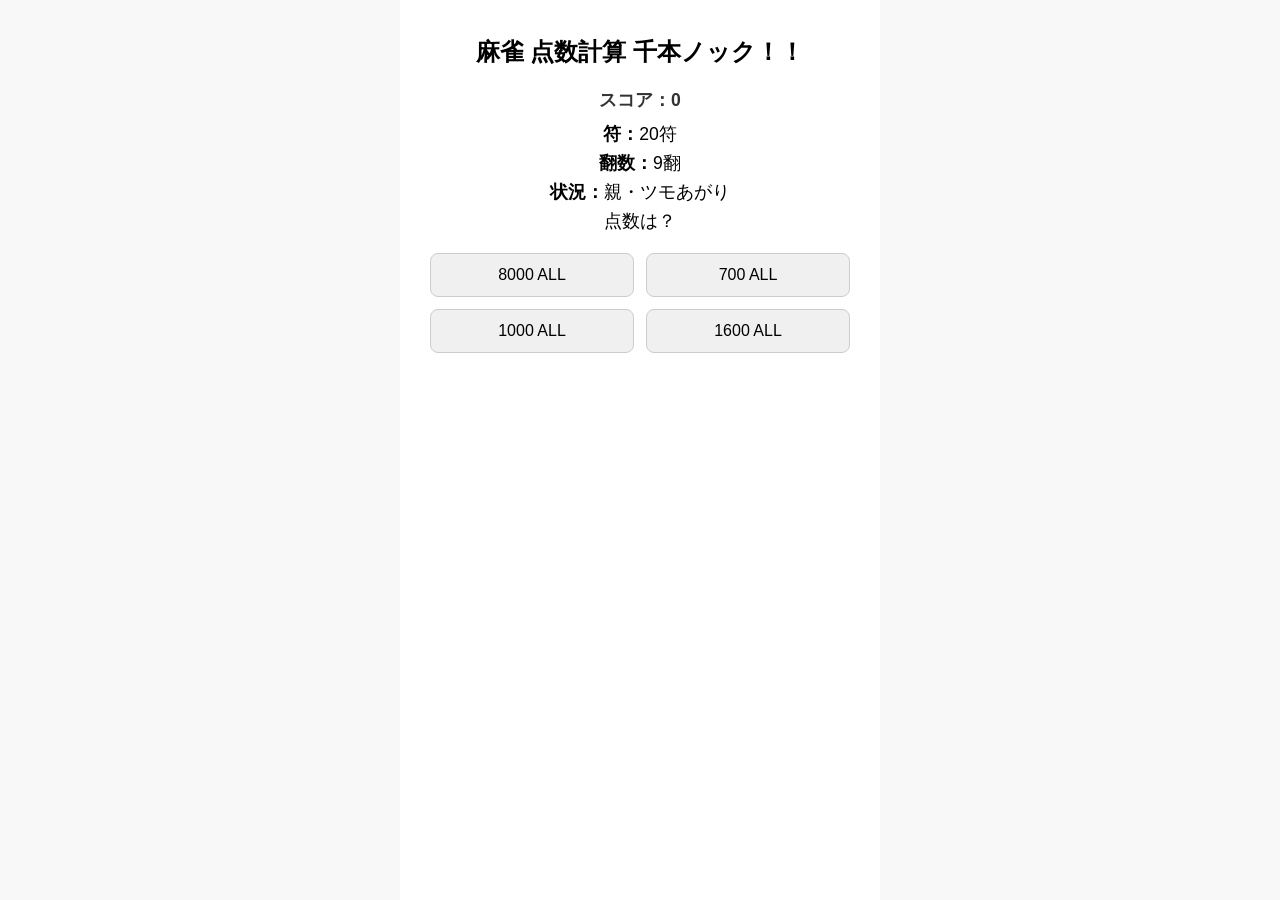
==== index.html @ 28f1de69 "Add files via upload" ====
<!DOCTYPE html>
<html lang="ja">
<head>
  <meta charset="UTF-8" />
  <meta name="viewport" content="width=device-width, initial-scale=1.0"/>
  <title>麻雀 点数クイズ</title>
  <link rel="stylesheet" href="css/style.css" />
</head>
<body>
    <div class="container">
        <h1>麻雀 点数計算 千本ノック！！</h1>
        <div id="score">スコア：0</div>
        <div id="question"></div>
        <div id="choices"></div>
        <div id="result"></div>
        <button id="nextButton" style="display: none;">次の問題</button>
      </div>      
  <script src="js/script.js"></script>
</body>
</html>
---- css/style.css ----
body {
    font-family: sans-serif;
    background-color: #f8f8f8;
    text-align: center;
    margin: 0;
    padding: 0;
  }
  
  .container {
    max-width: 480px;
    margin: auto;
    padding: 20px;
    background-color: white;
    min-height: 100vh;
    box-sizing: border-box;
  }
  
  h1 {
    font-size: 1.5em;
    margin-bottom: 20px;
  }
  
  #question p {
    margin: 5px 0;
    font-size: 1.1em;
  }
  
  #choices {
    display: grid;
    grid-template-columns: repeat(2, 1fr); /* 2列グリッド */
    gap: 12px;
    margin-top: 20px;
    padding: 0 10px;
  }
  
  #choices button {
    padding: 12px;
    font-size: 1em;
    width: 100%;
    white-space: nowrap;
    box-sizing: border-box;
    border-radius: 8px;
    border: 1px solid #ccc;
    background-color: #f0f0f0;
    transition: background-color 0.2s;
  }
  
  #choices button:hover {
    background-color: #ddd;
  }
  
  #result {
    margin-top: 20px;
    font-size: 1.2em;
    font-weight: bold;
  }
  
  #nextButton {
    margin-top: 20px;
    padding: 10px 20px;
    font-size: 1em;
    border-radius: 6px;
    border: none;
    background-color: #4caf50;
    color: white;
    cursor: pointer;
  }
  
  #score {
    font-size: 1.1em;
    font-weight: bold;
    margin-bottom: 10px;
    color: #333;
  }
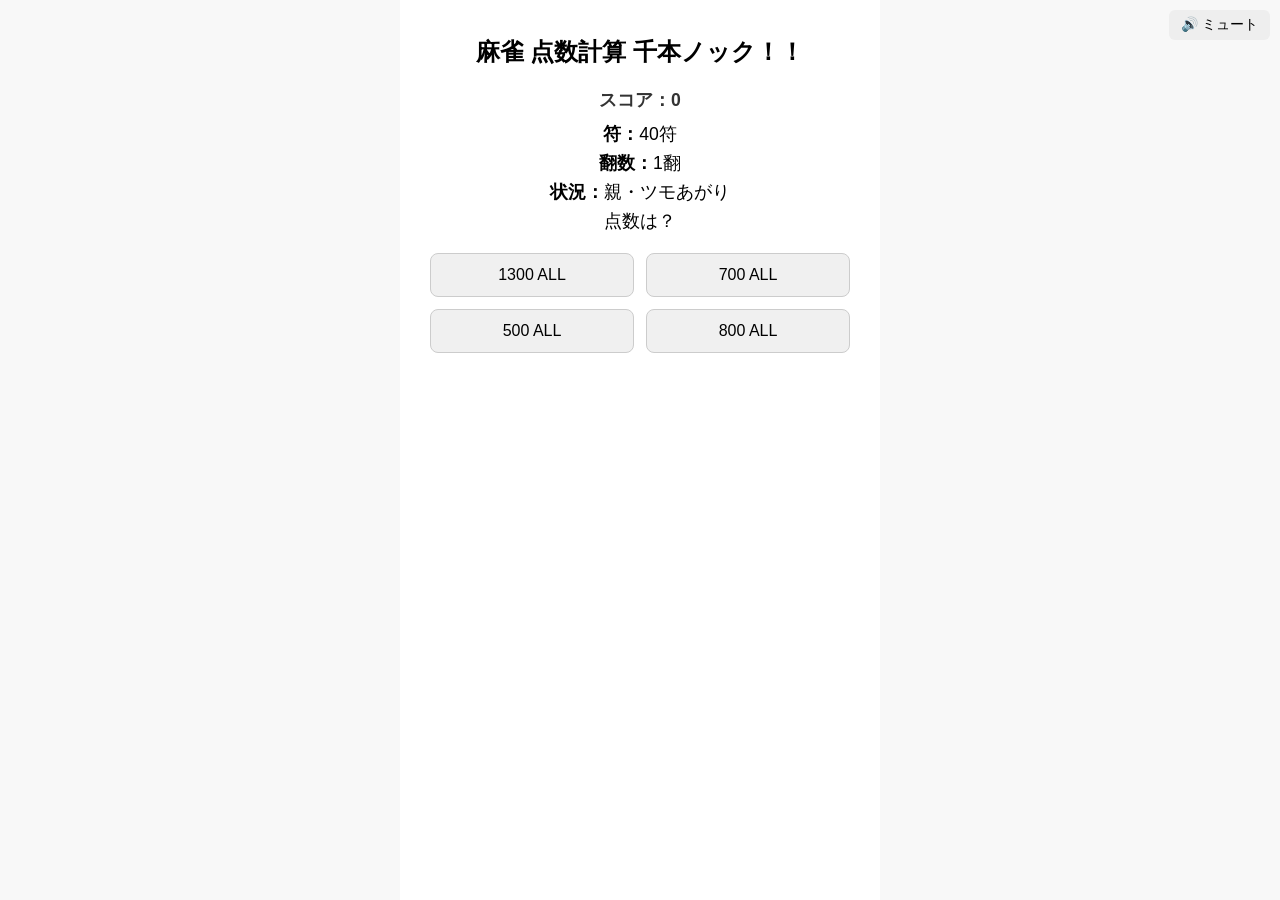
==== commit 85e4bcce: "Add files via upload" ====
--- a/index.html
+++ b/index.html
@@ -14,7 +14,8 @@
         <div id="choices"></div>
         <div id="result"></div>
         <button id="nextButton" style="display: none;">次の問題</button>
-      </div>      
+        <button id="muteToggle">🔊 ミュート</button>
+    </div>      
   <script src="js/script.js"></script>
 </body>
 </html>
--- a/css/style.css
+++ b/css/style.css
@@ -71,4 +71,21 @@
     font-weight: bold;
     margin-bottom: 10px;
     color: #333;
+  }
+
+  #muteToggle {
+    position: fixed;
+    top: 10px;
+    right: 10px;
+    z-index: 1000;
+    padding: 6px 12px;
+    font-size: 14px;
+    border-radius: 6px;
+    border: none;
+    background-color: #eee;
+    cursor: pointer;
+  }
+  
+  #muteToggle:hover {
+    background-color: #ddd;
   }
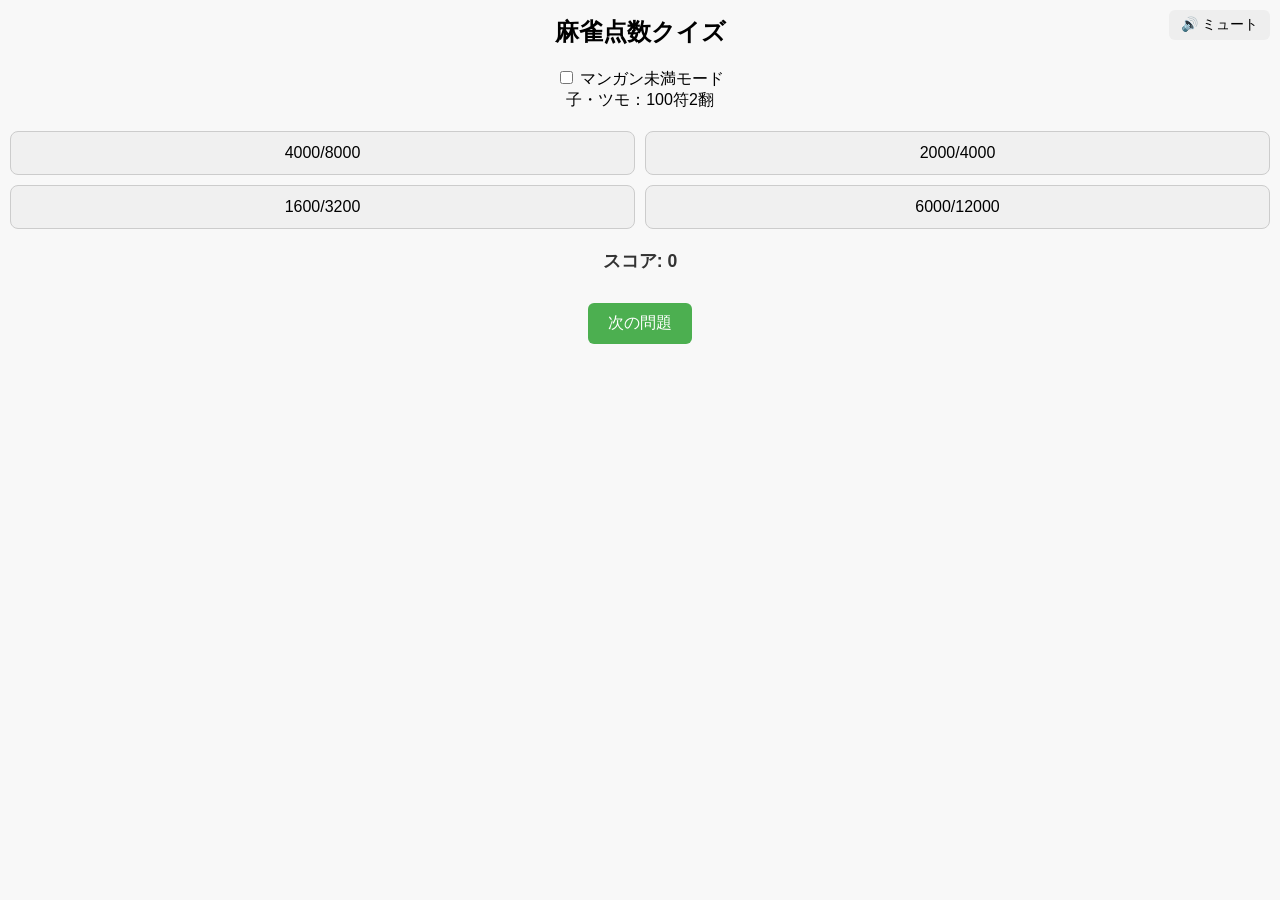
==== commit 9bc1ad80: "Add files via upload" ====
--- a/index.html
+++ b/index.html
@@ -1,21 +1,20 @@
 <!DOCTYPE html>
 <html lang="ja">
 <head>
-  <meta charset="UTF-8" />
-  <meta name="viewport" content="width=device-width, initial-scale=1.0"/>
-  <title>麻雀 点数クイズ</title>
-  <link rel="stylesheet" href="css/style.css" />
+  <meta charset="UTF-8">
+  <title>麻雀点数クイズ（マンガン未満モード対応）</title>
+  <link rel="stylesheet" href="css/style.css">
 </head>
 <body>
-    <div class="container">
-        <h1>麻雀 点数計算 千本ノック！！</h1>
-        <div id="score">スコア：0</div>
-        <div id="question"></div>
-        <div id="choices"></div>
-        <div id="result"></div>
-        <button id="nextButton" style="display: none;">次の問題</button>
-        <button id="muteToggle">🔊 ミュート</button>
-    </div>      
+  <h1>麻雀点数クイズ</h1>
+  <label><input type="checkbox" id="nonManganMode"> マンガン未満モード</label>
+  <div id="question"></div>
+  <div id="choices" style="display: grid; grid-template-columns: repeat(2, 1fr); gap: 10px;"></div>
+  <div id="result"></div>
+  <div id="score">スコア: 0</div>
+  <button id="nextButton">次の問題</button>
+  <button id="muteToggle" style="position: fixed; top: 10px; right: 10px; z-index: 1000;">🔊 ミュート</button>
+
   <script src="js/script.js"></script>
 </body>
 </html>
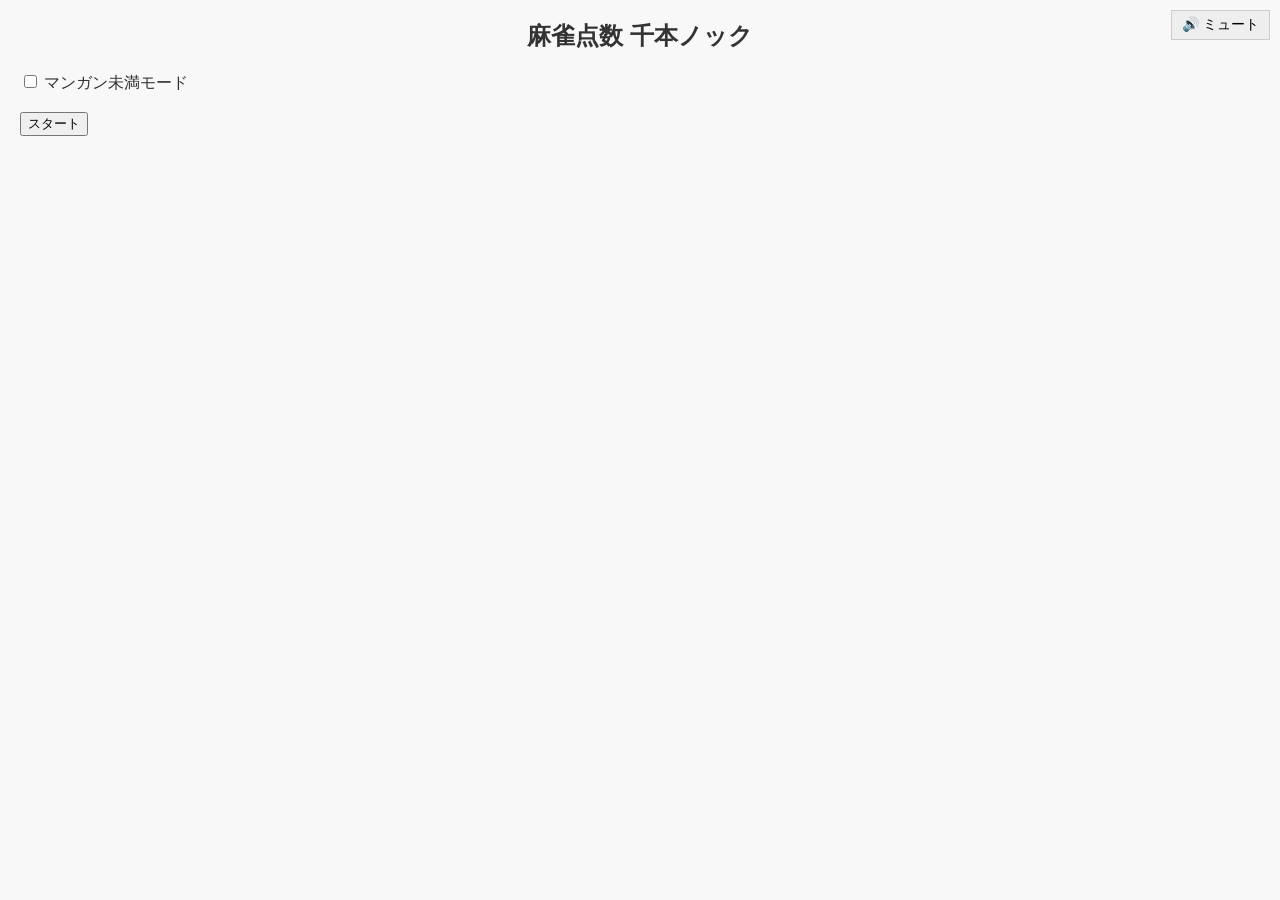
==== commit 97ec1ace: "Add files via upload" ====
--- a/index.html
+++ b/index.html
@@ -2,19 +2,32 @@
 <html lang="ja">
 <head>
   <meta charset="UTF-8">
-  <title>麻雀点数クイズ（マンガン未満モード対応）</title>
+  <title>麻雀点数 千本ノック</title>
   <link rel="stylesheet" href="css/style.css">
 </head>
 <body>
-  <h1>麻雀点数クイズ</h1>
-  <label><input type="checkbox" id="nonManganMode"> マンガン未満モード</label>
-  <div id="question"></div>
-  <div id="choices" style="display: grid; grid-template-columns: repeat(2, 1fr); gap: 10px;"></div>
-  <div id="result"></div>
-  <div id="score">スコア: 0</div>
-  <button id="nextButton">次の問題</button>
-  <button id="muteToggle" style="position: fixed; top: 10px; right: 10px; z-index: 1000;">🔊 ミュート</button>
-
-  <script src="js/script.js"></script>
-</body>
+    <h1>麻雀点数 千本ノック</h1>
+  
+    <!-- スタート画面 -->
+    <div id="startContainer">
+      <label>
+        <input type="checkbox" id="nonManganMode"> マンガン未満モード
+      </label>
+      <br><br>
+      <button id="startButton">スタート</button>
+    </div>
+  
+    <!-- クイズ画面 -->
+    <div id="quizContainer" style="display: none;">
+      <div id="question"></div>
+      <div id="choices" style="display: grid; grid-template-columns: repeat(2, 1fr); gap: 10px;"></div>
+      <div id="result"></div>
+      <div id="score">スコア: 0</div>
+      <button id="nextButton">次の問題</button>
+    </div>
+  
+    <button id="muteToggle" style="position: fixed; top: 10px; right: 10px; z-index: 1000;">🔊 ミュート</button>
+  
+    <script src="js/script.js"></script>
+</body>  
 </html>
--- a/css/style.css
+++ b/css/style.css
@@ -1,91 +1,63 @@
 body {
-    font-family: sans-serif;
-    background-color: #f8f8f8;
-    text-align: center;
-    margin: 0;
-    padding: 0;
-  }
-  
-  .container {
-    max-width: 480px;
-    margin: auto;
-    padding: 20px;
-    background-color: white;
-    min-height: 100vh;
-    box-sizing: border-box;
-  }
-  
-  h1 {
-    font-size: 1.5em;
-    margin-bottom: 20px;
-  }
-  
-  #question p {
-    margin: 5px 0;
-    font-size: 1.1em;
-  }
-  
-  #choices {
-    display: grid;
-    grid-template-columns: repeat(2, 1fr); /* 2列グリッド */
-    gap: 12px;
-    margin-top: 20px;
-    padding: 0 10px;
-  }
-  
-  #choices button {
-    padding: 12px;
-    font-size: 1em;
-    width: 100%;
-    white-space: nowrap;
-    box-sizing: border-box;
-    border-radius: 8px;
-    border: 1px solid #ccc;
-    background-color: #f0f0f0;
-    transition: background-color 0.2s;
-  }
-  
-  #choices button:hover {
-    background-color: #ddd;
-  }
-  
-  #result {
-    margin-top: 20px;
-    font-size: 1.2em;
-    font-weight: bold;
-  }
-  
-  #nextButton {
-    margin-top: 20px;
-    padding: 10px 20px;
-    font-size: 1em;
-    border-radius: 6px;
-    border: none;
-    background-color: #4caf50;
-    color: white;
-    cursor: pointer;
-  }
-  
-  #score {
-    font-size: 1.1em;
-    font-weight: bold;
-    margin-bottom: 10px;
-    color: #333;
-  }
+  font-family: sans-serif;
+  margin: 20px;
+  background-color: #f8f8f8;
+  color: #333;
+}
 
-  #muteToggle {
-    position: fixed;
-    top: 10px;
-    right: 10px;
-    z-index: 1000;
-    padding: 6px 12px;
-    font-size: 14px;
-    border-radius: 6px;
-    border: none;
-    background-color: #eee;
-    cursor: pointer;
-  }
-  
-  #muteToggle:hover {
-    background-color: #ddd;
-  }+h1 {
+  font-size: 24px;
+  text-align: center;
+  margin-bottom: 20px;
+}
+
+#question {
+  font-size: 20px;
+  margin-bottom: 20px;
+  text-align: center;
+}
+
+#choices {
+  display: grid;
+  grid-template-columns: repeat(2, 1fr);
+  gap: 10px;
+  max-width: 400px;
+  margin: 0 auto 20px auto;
+}
+
+#choices button {
+  padding: 10px;
+  font-size: 16px;
+  cursor: pointer;
+}
+
+#result {
+  text-align: center;
+  font-size: 18px;
+  margin-bottom: 10px;
+}
+
+#score {
+  text-align: center;
+  font-size: 18px;
+  margin-bottom: 20px;
+}
+
+#nextButton {
+  display: block;
+  margin: 0 auto;
+  padding: 10px 20px;
+  font-size: 16px;
+  cursor: pointer;
+}
+
+#muteToggle {
+  position: fixed;
+  top: 10px;
+  right: 10px;
+  font-size: 14px;
+  padding: 5px 10px;
+  background-color: #eee;
+  border: 1px solid #ccc;
+  cursor: pointer;
+}
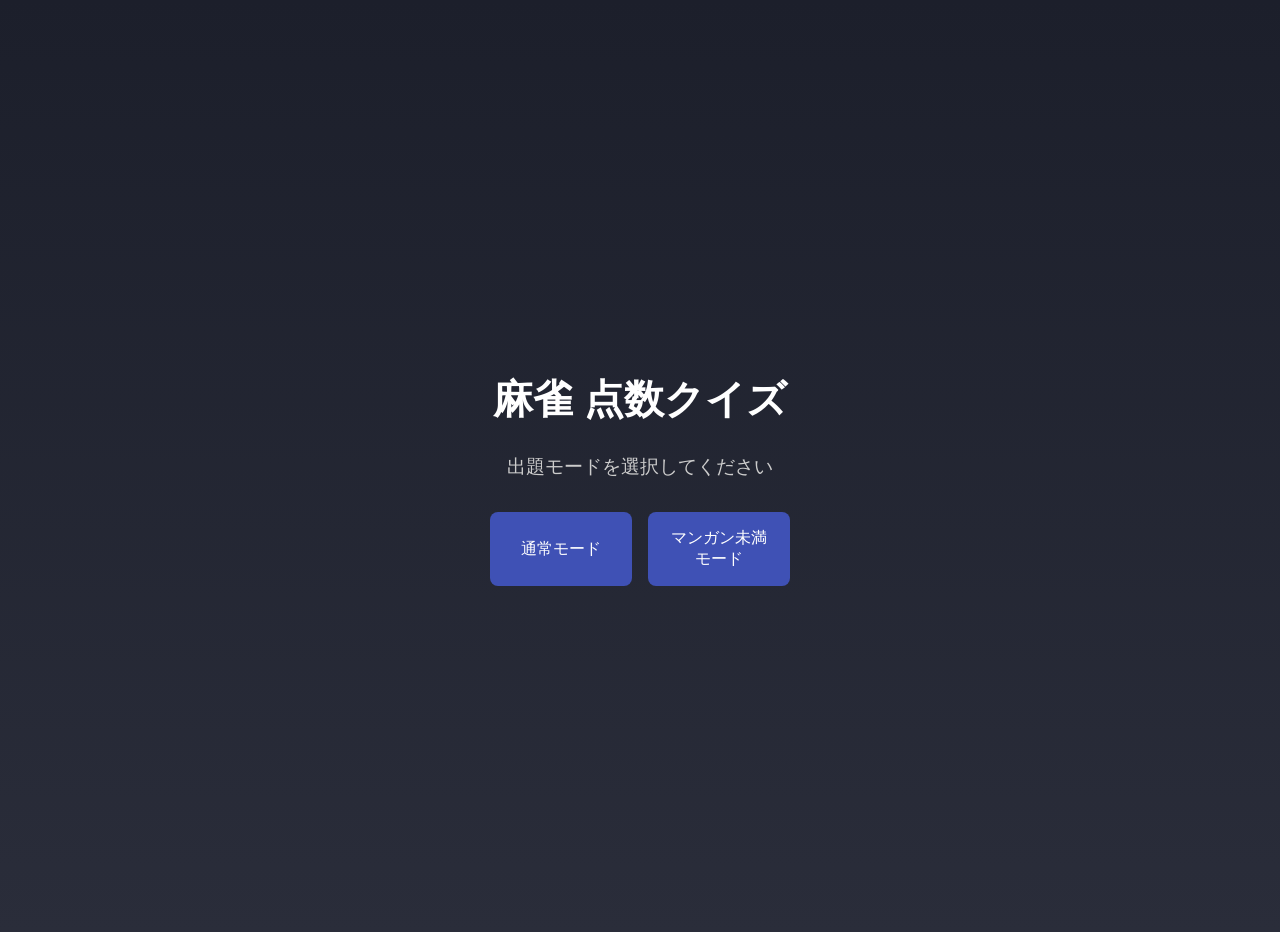
==== commit ebf666f1: "Add files via upload" ====
--- a/index.html
+++ b/index.html
@@ -1,33 +1,33 @@
 <!DOCTYPE html>
 <html lang="ja">
 <head>
-  <meta charset="UTF-8">
-  <title>麻雀点数 千本ノック</title>
-  <link rel="stylesheet" href="css/style.css">
+  <meta charset="UTF-8" />
+  <meta name="viewport" content="width=device-width, initial-scale=1.0"/>
+  <title>麻雀 点数クイズ</title>
+  <link rel="stylesheet" href="css/style.css" />
 </head>
 <body>
-    <h1>麻雀点数 千本ノック</h1>
-  
-    <!-- スタート画面 -->
-    <div id="startContainer">
-      <label>
-        <input type="checkbox" id="nonManganMode"> マンガン未満モード
-      </label>
-      <br><br>
-      <button id="startButton">スタート</button>
+  <!-- スタート画面 -->
+  <div id="start-screen" class="start-screen">
+    <h1 class="title">麻雀 点数クイズ</h1>
+    <p class="subtitle">出題モードを選択してください</p>
+    <div class="mode-buttons">
+      <button onclick="startGame(false)">通常モード</button>
+      <button onclick="startGame(true)">マンガン未満モード</button>
     </div>
-  
-    <!-- クイズ画面 -->
-    <div id="quizContainer" style="display: none;">
-      <div id="question"></div>
-      <div id="choices" style="display: grid; grid-template-columns: repeat(2, 1fr); gap: 10px;"></div>
-      <div id="result"></div>
-      <div id="score">スコア: 0</div>
-      <button id="nextButton">次の問題</button>
+  </div>
+
+  <!-- クイズ画面 -->
+  <div id="quiz-container" style="display: none;">
+    <div id="question-area">
+      <p id="question"></p>
+      <div id="choices" class="choice-grid"></div>
+      <p id="result"></p>
+      <p id="score"></p>
     </div>
-  
-    <button id="muteToggle" style="position: fixed; top: 10px; right: 10px; z-index: 1000;">🔊 ミュート</button>
-  
-    <script src="js/script.js"></script>
-</body>  
-</html>
+    <button onclick="nextQuestion()" id="next-button" style="display: none;">次の問題</button>
+  </div>
+
+  <script src="js/script.js"></script>
+</body>
+</html>
--- a/css/style.css
+++ b/css/style.css
@@ -1,63 +1,83 @@
 body {
-  font-family: sans-serif;
-  margin: 20px;
-  background-color: #f8f8f8;
-  color: #333;
+  margin: 0;
+  padding: 0;
+  background-color: #1e1f2f;
+  color: #ffffff;
+  font-family: 'Segoe UI', sans-serif;
 }
 
-h1 {
-  font-size: 24px;
-  text-align: center;
-  margin-bottom: 20px;
-}
-
-#question {
-  font-size: 20px;
-  margin-bottom: 20px;
+.start-screen {
+  display: flex;
+  flex-direction: column;
+  align-items: center;
+  justify-content: center;
+  height: 100vh;
+  padding: 1rem;
+  background: linear-gradient(to bottom, #1c1f2b, #2a2d3a);
+  color: #fff;
   text-align: center;
 }
 
-#choices {
-  display: grid;
-  grid-template-columns: repeat(2, 1fr);
-  gap: 10px;
-  max-width: 400px;
-  margin: 0 auto 20px auto;
+.start-screen .title {
+  font-size: 2.5rem;
+  margin-bottom: 0.5rem;
+  font-weight: bold;
 }
 
-#choices button {
-  padding: 10px;
-  font-size: 16px;
+.start-screen .subtitle {
+  font-size: 1.2rem;
+  margin-bottom: 2rem;
+  color: #ccc;
+}
+
+.mode-buttons {
+  display: grid;
+  grid-template-columns: 1fr 1fr;
+  gap: 1rem;
+  width: 100%;
+  max-width: 300px;
+}
+
+.mode-buttons button {
+  padding: 1rem;
+  font-size: 1rem;
+  background-color: #3f51b5;
+  border: none;
+  border-radius: 8px;
+  color: white;
+  transition: background-color 0.2s ease;
   cursor: pointer;
 }
 
-#result {
-  text-align: center;
-  font-size: 18px;
-  margin-bottom: 10px;
+.mode-buttons button:hover {
+  background-color: #5c6bc0;
 }
 
-#score {
-  text-align: center;
-  font-size: 18px;
-  margin-bottom: 20px;
+#quiz-container {
+  display: flex;
+  flex-direction: column;
+  align-items: center;
+  padding: 2rem;
 }
 
-#nextButton {
-  display: block;
-  margin: 0 auto;
-  padding: 10px 20px;
-  font-size: 16px;
+.choice-grid {
+  display: grid;
+  grid-template-columns: 1fr 1fr;
+  gap: 1rem;
+  margin: 1rem 0;
+}
+
+.choice-grid button {
+  padding: 1rem;
+  font-size: 1rem;
+  border-radius: 8px;
+  border: none;
+  background-color: #4caf50;
+  color: white;
+  transition: background-color 0.2s ease;
   cursor: pointer;
 }
 
-#muteToggle {
-  position: fixed;
-  top: 10px;
-  right: 10px;
-  font-size: 14px;
-  padding: 5px 10px;
-  background-color: #eee;
-  border: 1px solid #ccc;
-  cursor: pointer;
-}
+.choice-grid button:hover {
+  background-color: #66bb6a;
+}
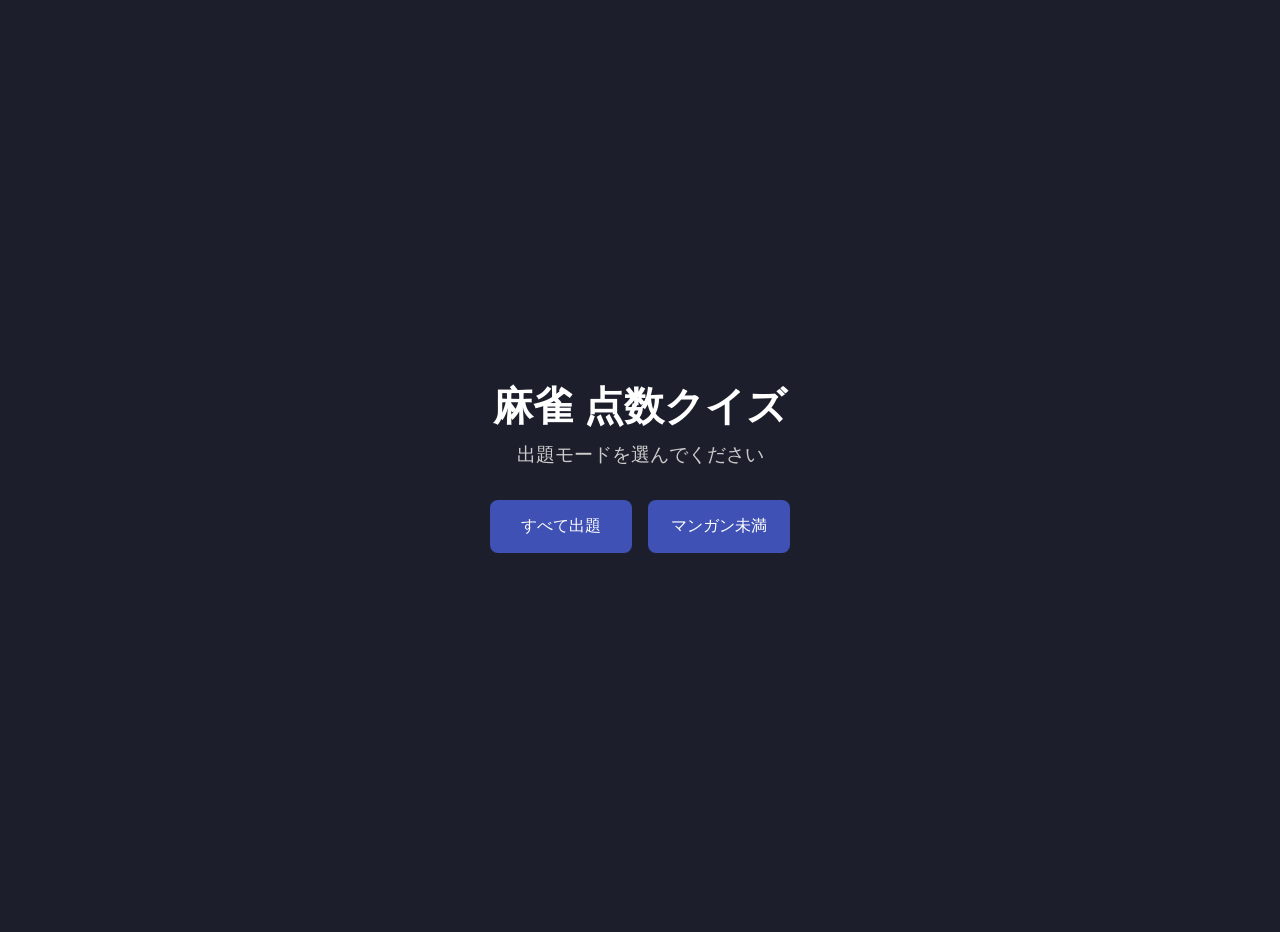
==== commit e79b9e5d: "Add files via upload" ====
--- a/index.html
+++ b/index.html
@@ -2,32 +2,32 @@
 <html lang="ja">
 <head>
   <meta charset="UTF-8" />
-  <meta name="viewport" content="width=device-width, initial-scale=1.0"/>
+  <meta name="viewport" content="width=device-width, initial-scale=1.0" />
   <title>麻雀 点数クイズ</title>
   <link rel="stylesheet" href="css/style.css" />
 </head>
 <body>
   <!-- スタート画面 -->
-  <div id="start-screen" class="start-screen">
-    <h1 class="title">麻雀 点数クイズ</h1>
-    <p class="subtitle">出題モードを選択してください</p>
+  <div id="start-screen">
+    <div class="title">麻雀 点数クイズ</div>
+    <div class="subtitle">出題モードを選んでください</div>
     <div class="mode-buttons">
-      <button onclick="startGame(false)">通常モード</button>
-      <button onclick="startGame(true)">マンガン未満モード</button>
+      <button onclick="startQuiz('normal')">すべて出題</button>
+      <button onclick="startQuiz('belowMangan')">マンガン未満</button>
     </div>
   </div>
 
   <!-- クイズ画面 -->
-  <div id="quiz-container" style="display: none;">
-    <div id="question-area">
-      <p id="question"></p>
-      <div id="choices" class="choice-grid"></div>
-      <p id="result"></p>
-      <p id="score"></p>
+  <div id="quiz-container" style="display:none;">
+    <div id="score-area">
+      <div id="score">スコア: 0</div>
     </div>
-    <button onclick="nextQuestion()" id="next-button" style="display: none;">次の問題</button>
+    <div id="question">問題がここに表示されます</div>
+    <div class="choice-grid" id="choices"></div>
+    <div id="result"></div>
+    <button id="next-button" onclick="nextQuestion()" style="display:none;">次の問題</button>
   </div>
 
   <script src="js/script.js"></script>
 </body>
-</html>+</html>
--- a/css/style.css
+++ b/css/style.css
@@ -1,30 +1,27 @@
 body {
   margin: 0;
-  padding: 0;
-  background-color: #1e1f2f;
-  color: #ffffff;
-  font-family: 'Segoe UI', sans-serif;
+  font-family: "Helvetica Neue", sans-serif;
+  background-color: #1c1f2b;
+  color: #fff;
 }
 
-.start-screen {
+#start-screen {
   display: flex;
   flex-direction: column;
   align-items: center;
   justify-content: center;
   height: 100vh;
   padding: 1rem;
-  background: linear-gradient(to bottom, #1c1f2b, #2a2d3a);
-  color: #fff;
   text-align: center;
 }
 
-.start-screen .title {
+#start-screen .title {
   font-size: 2.5rem;
   margin-bottom: 0.5rem;
   font-weight: bold;
 }
 
-.start-screen .subtitle {
+#start-screen .subtitle {
   font-size: 1.2rem;
   margin-bottom: 2rem;
   color: #ccc;
@@ -49,10 +46,6 @@
   cursor: pointer;
 }
 
-.mode-buttons button:hover {
-  background-color: #5c6bc0;
-}
-
 #quiz-container {
   display: flex;
   flex-direction: column;
@@ -60,24 +53,85 @@
   padding: 2rem;
 }
 
+#score-area {
+  width: 100%;
+  max-width: 600px;
+  display: flex;
+  justify-content: flex-end;
+}
+
+#score {
+  font-size: 1.2rem;
+  font-weight: bold;
+  color: #ffd700;
+  margin-bottom: 1rem;
+}
+
+#question {
+  font-size: 2rem;
+  background-color: #ffffff;
+  color: #1c1f2b;
+  padding: 1rem 2rem;
+  border-radius: 12px;
+  text-align: center;
+  margin-bottom: 1.5rem;
+  box-shadow: 0 2px 6px rgba(0, 0, 0, 0.2);
+  max-width: 100%;
+  word-break: keep-all;
+}
+
 .choice-grid {
   display: grid;
   grid-template-columns: 1fr 1fr;
   gap: 1rem;
-  margin: 1rem 0;
+  margin-bottom: 1.5rem;
+  width: 100%;
+  max-width: 600px;
 }
 
 .choice-grid button {
+  width: 100%;
   padding: 1rem;
-  font-size: 1rem;
+  font-size: 1.1rem;
   border-radius: 8px;
   border: none;
-  background-color: #4caf50;
+  background-color: #3f51b5;
   color: white;
   transition: background-color 0.2s ease;
   cursor: pointer;
 }
 
-.choice-grid button:hover {
-  background-color: #66bb6a;
-}+#result {
+  font-size: 1rem;
+  margin-top: 1rem;
+  text-align: center;
+  height: 1.5rem;
+}
+
+#next-button {
+  display: block;
+  margin: 0 auto;
+  padding: 0.75rem 1.5rem;
+  font-size: 1rem;
+  border: none;
+  border-radius: 8px;
+  background-color: #3f51b5;
+  color: white;
+  cursor: pointer;
+  transition: background-color 0.2s ease;
+}
+
+@media (max-width: 600px) {
+  .choice-grid {
+    grid-template-columns: 1fr;
+  }
+
+  #score-area {
+    justify-content: center;
+  }
+
+  #question {
+    font-size: 1.6rem;
+    padding: 1rem;
+  }
+}
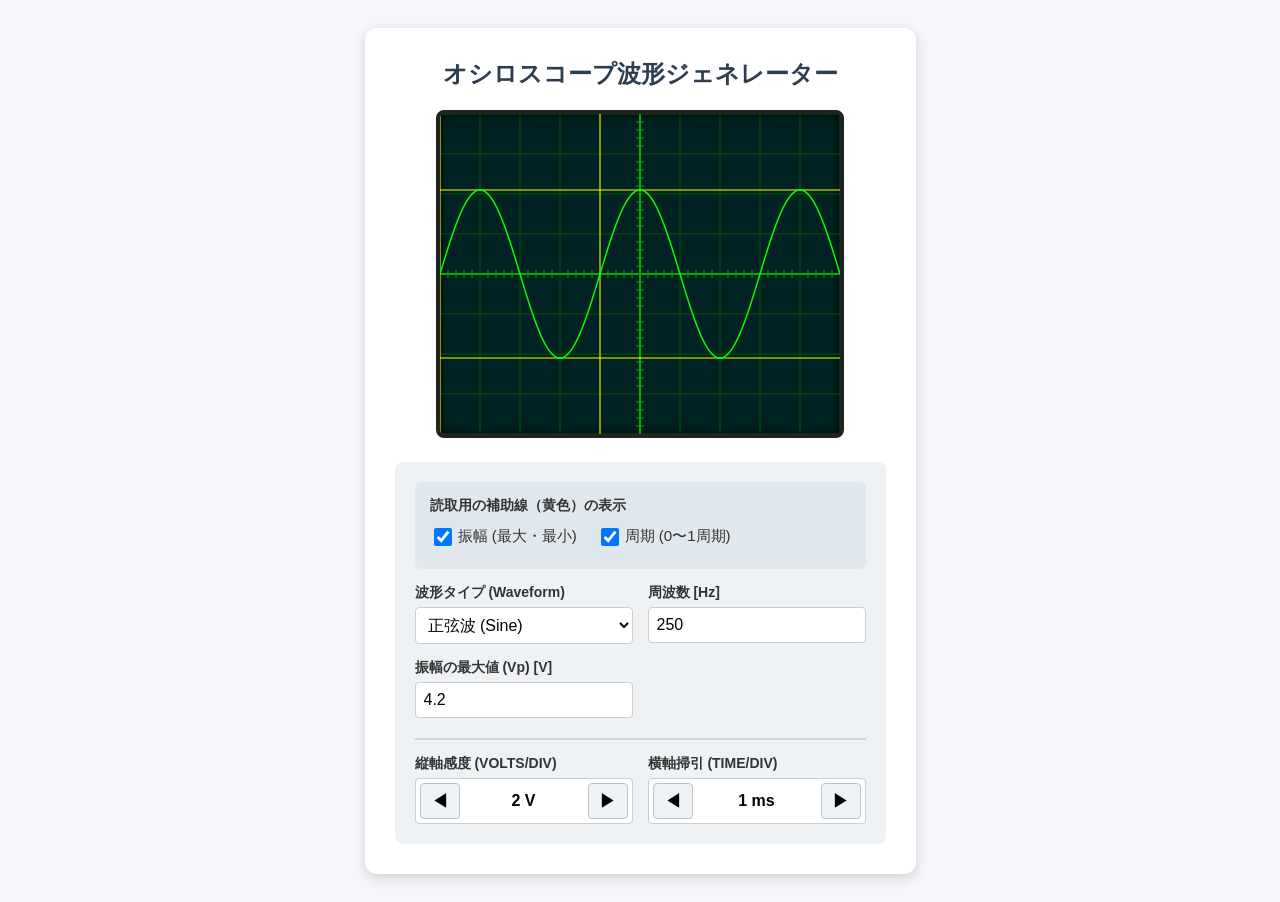
==== commit 0ff1b364: "Add files via upload" ====
--- a/index.html
+++ b/index.html
@@ -1,33 +1,229 @@
 <!DOCTYPE html>
 <html lang="ja">
 <head>
-  <meta charset="UTF-8" />
-  <meta name="viewport" content="width=device-width, initial-scale=1.0" />
-  <title>麻雀 点数クイズ</title>
-  <link rel="stylesheet" href="css/style.css" />
+<meta charset="UTF-8">
+<title>オシロスコープ・シミュレーター（配置最適化版）</title>
+<style>
+  body { font-family: sans-serif; text-align: center; background: #f4f6f9; padding: 20px; }
+  .container { background: #fff; padding: 30px; border-radius: 12px; box-shadow: 0 4px 12px rgba(0,0,0,0.15); display: inline-block; }
+  
+  /* メインコントロール枠 */
+  .controls { margin-top: 20px; display: grid; grid-template-columns: 1fr 1fr; gap: 15px; text-align: left; background: #eef2f5; padding: 20px; border-radius: 8px;}
+  
+  .control-group { display: flex; flex-direction: column; justify-content: flex-start; }
+  
+  /* 補助線設定（全幅） */
+  .checkbox-group { grid-column: span 2; background: #e1e8ed; padding: 15px; border-radius: 6px; }
+  .checkbox-row { display: flex; gap: 20px; margin-top: 5px; }
+  .checkbox-item { display: flex; align-items: center; cursor: pointer; font-size: 15px; font-weight: normal; }
+  
+  /* ★ダイヤルセクション（横並びを保証） */
+  .dial-section { grid-column: span 2; display: grid; grid-template-columns: 1fr 1fr; gap: 15px; border-top: 2px solid #cbd5e0; pt: 15px; margin-top: 5px; padding-top: 15px; }
+
+  label { font-weight: bold; margin-bottom: 5px; font-size: 14px; color: #333; }
+  input[type="number"], select { padding: 8px; font-size: 16px; border: 1px solid #ccc; border-radius: 4px; background: #fff; }
+  input[type="checkbox"] { width: 18px; height: 18px; margin-right: 6px; cursor: pointer; }
+  
+  /* ダイヤルボタンのスタイル */
+  .dial-control { display: flex; align-items: center; justify-content: space-between; background: #fff; border: 1px solid #ccc; border-radius: 4px; padding: 4px; }
+  .dial-btn { background: #eef2f5; border: 1px solid #bdc3c7; border-radius: 4px; width: 40px; height: 36px; font-size: 18px; cursor: pointer; display: flex; align-items: center; justify-content: center; user-select: none; transition: background 0.2s; }
+  .dial-btn:hover { background: #d5dce2; }
+  .dial-btn:active { background: #c5ccd2; }
+  .dial-btn:disabled { background: #f9f9f9; color: #ccc; border-color: #eee; cursor: not-allowed; }
+  .dial-display { font-size: 16px; font-weight: bold; text-align: center; flex-grow: 1; user-select: none; }
+
+  svg { border: 4px solid #222; border-radius: 8px; box-shadow: inset 0 0 10px #000; background: #022; }
+  h2 { margin-top: 0; color: #2c3e50; }
+</style>
 </head>
 <body>
-  <!-- スタート画面 -->
-  <div id="start-screen">
-    <div class="title">麻雀 点数クイズ</div>
-    <div class="subtitle">出題モードを選んでください</div>
-    <div class="mode-buttons">
-      <button onclick="startQuiz('normal')">すべて出題</button>
-      <button onclick="startQuiz('belowMangan')">マンガン未満</button>
+
+<div class="container">
+  <h2>オシロスコープ波形ジェネレーター</h2>
+  
+  <svg id="oscilloscope" width="400" height="320" xmlns="http://www.w3.org/2000/svg">
+    <defs>
+      <pattern id="grid" width="40" height="40" patternUnits="userSpaceOnUse">
+        <rect width="40" height="40" fill="none" stroke="#050" stroke-width="1"/>
+      </pattern>
+      <pattern id="ticksX" width="40" height="320" patternUnits="userSpaceOnUse">
+        <line x1="8" y1="156" x2="8" y2="164" stroke="#0a0" stroke-width="1" />
+        <line x1="16" y1="156" x2="16" y2="164" stroke="#0a0" stroke-width="1" />
+        <line x1="24" y1="156" x2="24" y2="164" stroke="#0a0" stroke-width="1" />
+        <line x1="32" y1="156" x2="32" y2="164" stroke="#0a0" stroke-width="1" />
+      </pattern>
+      <pattern id="ticksY" width="400" height="40" patternUnits="userSpaceOnUse">
+        <line x1="196" y1="8" x2="204" y2="8" stroke="#0a0" stroke-width="1" />
+        <line x1="196" y1="16" x2="204" y2="16" stroke="#0a0" stroke-width="1" />
+        <line x1="196" y1="24" x2="204" y2="24" stroke="#0a0" stroke-width="1" />
+        <line x1="196" y1="32" x2="204" y2="32" stroke="#0a0" stroke-width="1" />
+      </pattern>
+    </defs>
+
+    <rect width="400" height="320" fill="url(#grid)" />
+    <rect width="400" height="320" fill="url(#ticksX)" />
+    <rect width="400" height="320" fill="url(#ticksY)" />
+    <line x1="200" y1="0" x2="200" y2="320" stroke="#0a0" stroke-width="2" />
+    <line x1="0" y1="160" x2="400" y2="160" stroke="#0a0" stroke-width="2" />
+
+    <line id="peakLineMax" x1="0" y1="0" x2="400" y2="0" stroke="#ff0" stroke-width="1" />
+    <line id="peakLineMin" x1="0" y1="0" x2="400" y2="0" stroke="#ff0" stroke-width="1" />
+    <line id="periodLine1" x1="0" y1="0" x2="0" y2="320" stroke="#ff0" stroke-width="1" />
+    <line id="periodLine2" x1="0" y1="0" x2="0" y2="320" stroke="#ff0" stroke-width="1" />
+    
+    <path id="waveform" d="" stroke="#0f0" stroke-width="1.5" fill="none" stroke-linejoin="round" />
+  </svg>
+
+  <div class="controls">
+    <div class="control-group checkbox-group">
+      <label>読取用の補助線（黄色）の表示</label>
+      <div class="checkbox-row">
+        <label class="checkbox-item">
+          <input type="checkbox" id="toggleAmpLines" checked onchange="drawWave()"> 振幅 (最大・最小)
+        </label>
+        <label class="checkbox-item">
+          <input type="checkbox" id="togglePeriodLines" checked onchange="drawWave()"> 周期 (0〜1周期)
+        </label>
+      </div>
+    </div>
+
+    <div class="control-group">
+      <label>波形タイプ (Waveform)</label>
+      <select id="waveformType" onchange="toggleDutyInput(); drawWave()">
+        <option value="sine" selected>正弦波 (Sine)</option>
+        <option value="square">矩形波 (Square)</option>
+        <option value="pwm">PWM</option>
+      </select>
+    </div>
+    <div class="control-group">
+      <label>周波数 [Hz]</label>
+      <input type="number" id="frequency" value="250" step="10" oninput="drawWave()">
+    </div>
+    <div class="control-group">
+      <label>振幅の最大値 (Vp) [V]</label>
+      <input type="number" id="amplitude" value="4.2" step="0.1" oninput="drawWave()">
+    </div>
+    <div class="control-group" id="dutyCycleGroup" style="visibility: hidden;">
+      <label>PWM デューティ比 [%]</label>
+      <input type="number" id="dutyCycle" value="50" min="1" max="99" step="1" oninput="drawWave()">
+    </div>
+
+    <div class="dial-section">
+      <div class="control-group">
+        <label>縦軸感度 (VOLTS/DIV)</label>
+        <div class="dial-control">
+          <button class="dial-btn" id="btnVoltsDown" onclick="changeVolts(-1)">◀</button>
+          <span class="dial-display" id="voltsDisplay">2 V</span>
+          <button class="dial-btn" id="btnVoltsUp" onclick="changeVolts(1)">▶</button>
+        </div>
+      </div>
+      <div class="control-group">
+        <label>横軸掃引 (TIME/DIV)</label>
+        <div class="dial-control">
+          <button class="dial-btn" id="btnTimeDown" onclick="changeTime(-1)">◀</button>
+          <span class="dial-display" id="timeDisplay">1 ms</span>
+          <button class="dial-btn" id="btnTimeUp" onclick="changeTime(1)">▶</button>
+        </div>
+      </div>
     </div>
   </div>
-
-  <!-- クイズ画面 -->
-  <div id="quiz-container" style="display:none;">
-    <div id="score-area">
-      <div id="score">スコア: 0</div>
-    </div>
-    <div id="question">問題がここに表示されます</div>
-    <div class="choice-grid" id="choices"></div>
-    <div id="result"></div>
-    <button id="next-button" onclick="nextQuestion()" style="display:none;">次の問題</button>
-  </div>
-
-  <script src="js/script.js"></script>
+</div>
+
+<script>
+  const voltsOptions = [
+    { value: 0.002, label: "2 mV" }, { value: 0.005, label: "5 mV" }, { value: 0.01, label: "10 mV" },
+    { value: 0.02, label: "20 mV" }, { value: 0.05, label: "50 mV" }, { value: 0.1, label: "0.1 V" },
+    { value: 0.2, label: "0.2 V" }, { value: 0.5, label: "0.5 V" }, { value: 1, label: "1 V" },
+    { value: 2, label: "2 V" }, { value: 5, label: "5 V" }, { value: 10, label: "10 V" }
+  ];
+  
+  const timeOptions = [
+    { value: 0.0005, label: "0.5 µs" }, { value: 0.001, label: "1 µs" }, { value: 0.002, label: "2 µs" },
+    { value: 0.005, label: "5 µs" }, { value: 0.01, label: "10 µs" }, { value: 0.02, label: "20 µs" },
+    { value: 0.05, label: "50 µs" }, { value: 0.1, label: "0.1 ms" }, { value: 0.2, label: "0.2 ms" },
+    { value: 0.5, label: "0.5 ms" }, { value: 1, label: "1 ms" }, { value: 2, label: "2 ms" },
+    { value: 5, label: "5 ms" }, { value: 10, label: "10 ms" }, { value: 20, label: "20 ms" },
+    { value: 50, label: "50 ms" }, { value: 100, label: "100 ms" }, { value: 200, label: "200 ms" },
+    { value: 500, label: "500 ms" }
+  ];
+
+  let voltsIndex = 9; // 2 V
+  let timeIndex = 10; // 1 ms
+
+  function toggleDutyInput() {
+    const waveformType = document.getElementById('waveformType').value;
+    const dutyGroup = document.getElementById('dutyCycleGroup');
+    // display:noneだとレイアウトが詰まるので visibility で場所を確保
+    dutyGroup.style.visibility = (waveformType === 'pwm') ? 'visible' : 'hidden';
+  }
+
+  function updateDials() {
+    document.getElementById('voltsDisplay').innerText = voltsOptions[voltsIndex].label;
+    document.getElementById('timeDisplay').innerText = timeOptions[timeIndex].label;
+    document.getElementById('btnVoltsDown').disabled = (voltsIndex === 0);
+    document.getElementById('btnVoltsUp').disabled = (voltsIndex === voltsOptions.length - 1);
+    document.getElementById('btnTimeDown').disabled = (timeIndex === 0);
+    document.getElementById('btnTimeUp').disabled = (timeIndex === timeOptions.length - 1);
+    drawWave();
+  }
+
+  function changeVolts(step) {
+    voltsIndex = Math.max(0, Math.min(voltsOptions.length - 1, voltsIndex + step));
+    updateDials();
+  }
+
+  function changeTime(step) {
+    timeIndex = Math.max(0, Math.min(timeOptions.length - 1, timeIndex + step));
+    updateDials();
+  }
+
+  function drawWave() {
+    const amplitude = parseFloat(document.getElementById('amplitude').value);
+    const frequency = parseFloat(document.getElementById('frequency').value);
+    const waveformType = document.getElementById('waveformType').value;
+    const dutyPercent = parseFloat(document.getElementById('dutyCycle').value) / 100;
+    const voltsDiv = voltsOptions[voltsIndex].value;
+    const timeDiv = timeOptions[timeIndex].value;
+    const showAmpLines = document.getElementById('toggleAmpLines').checked;
+    const showPeriodLines = document.getElementById('togglePeriodLines').checked;
+
+    if(voltsDiv === 0 || timeDiv === 0 || isNaN(amplitude) || isNaN(frequency)) return;
+
+    const width = 400, height = 320, pixelsPerDiv = 40, centerY = height / 2;
+
+    // 補助線計算
+    const maxY = centerY - (amplitude / voltsDiv) * pixelsPerDiv;
+    const minY = centerY + (amplitude / voltsDiv) * pixelsPerDiv;
+    document.getElementById('peakLineMax').setAttribute('y1', maxY); document.getElementById('peakLineMax').setAttribute('y2', maxY);
+    document.getElementById('peakLineMin').setAttribute('y1', minY); document.getElementById('peakLineMin').setAttribute('y2', minY);
+    
+    const period_px = (1000 / frequency / timeDiv) * pixelsPerDiv; 
+    document.getElementById('periodLine1').setAttribute('x1', 0); document.getElementById('periodLine1').setAttribute('x2', 0);
+    document.getElementById('periodLine2').setAttribute('x1', period_px); document.getElementById('periodLine2').setAttribute('x2', period_px);
+
+    document.getElementById('peakLineMax').style.display = document.getElementById('peakLineMin').style.display = showAmpLines ? "block" : "none";
+    document.getElementById('periodLine1').style.display = document.getElementById('periodLine2').style.display = showPeriodLines ? "block" : "none";
+
+    // 波形描画
+    let pathD = "";
+    for (let x = 0; x <= width; x++) {
+      const time_s = ((x / pixelsPerDiv) * timeDiv) / 1000;
+      let voltage;
+      if (waveformType === 'sine') {
+        voltage = amplitude * Math.sin(2 * Math.PI * frequency * time_s);
+      } else if (waveformType === 'square') {
+        voltage = (Math.sin(2 * Math.PI * frequency * time_s) >= 0) ? amplitude : -amplitude;
+      } else if (waveformType === 'pwm') {
+        voltage = ((x % period_px) / period_px < dutyPercent) ? amplitude : -amplitude;
+      }
+      const y = centerY - (voltage / voltsDiv) * pixelsPerDiv;
+      pathD += (x === 0 ? "M " : " L ") + x + " " + y;
+    }
+    document.getElementById('waveform').setAttribute('d', pathD);
+  }
+  
+  window.onload = () => { toggleDutyInput(); updateDials(); };
+</script>
+
 </body>
-</html>
+</html>
